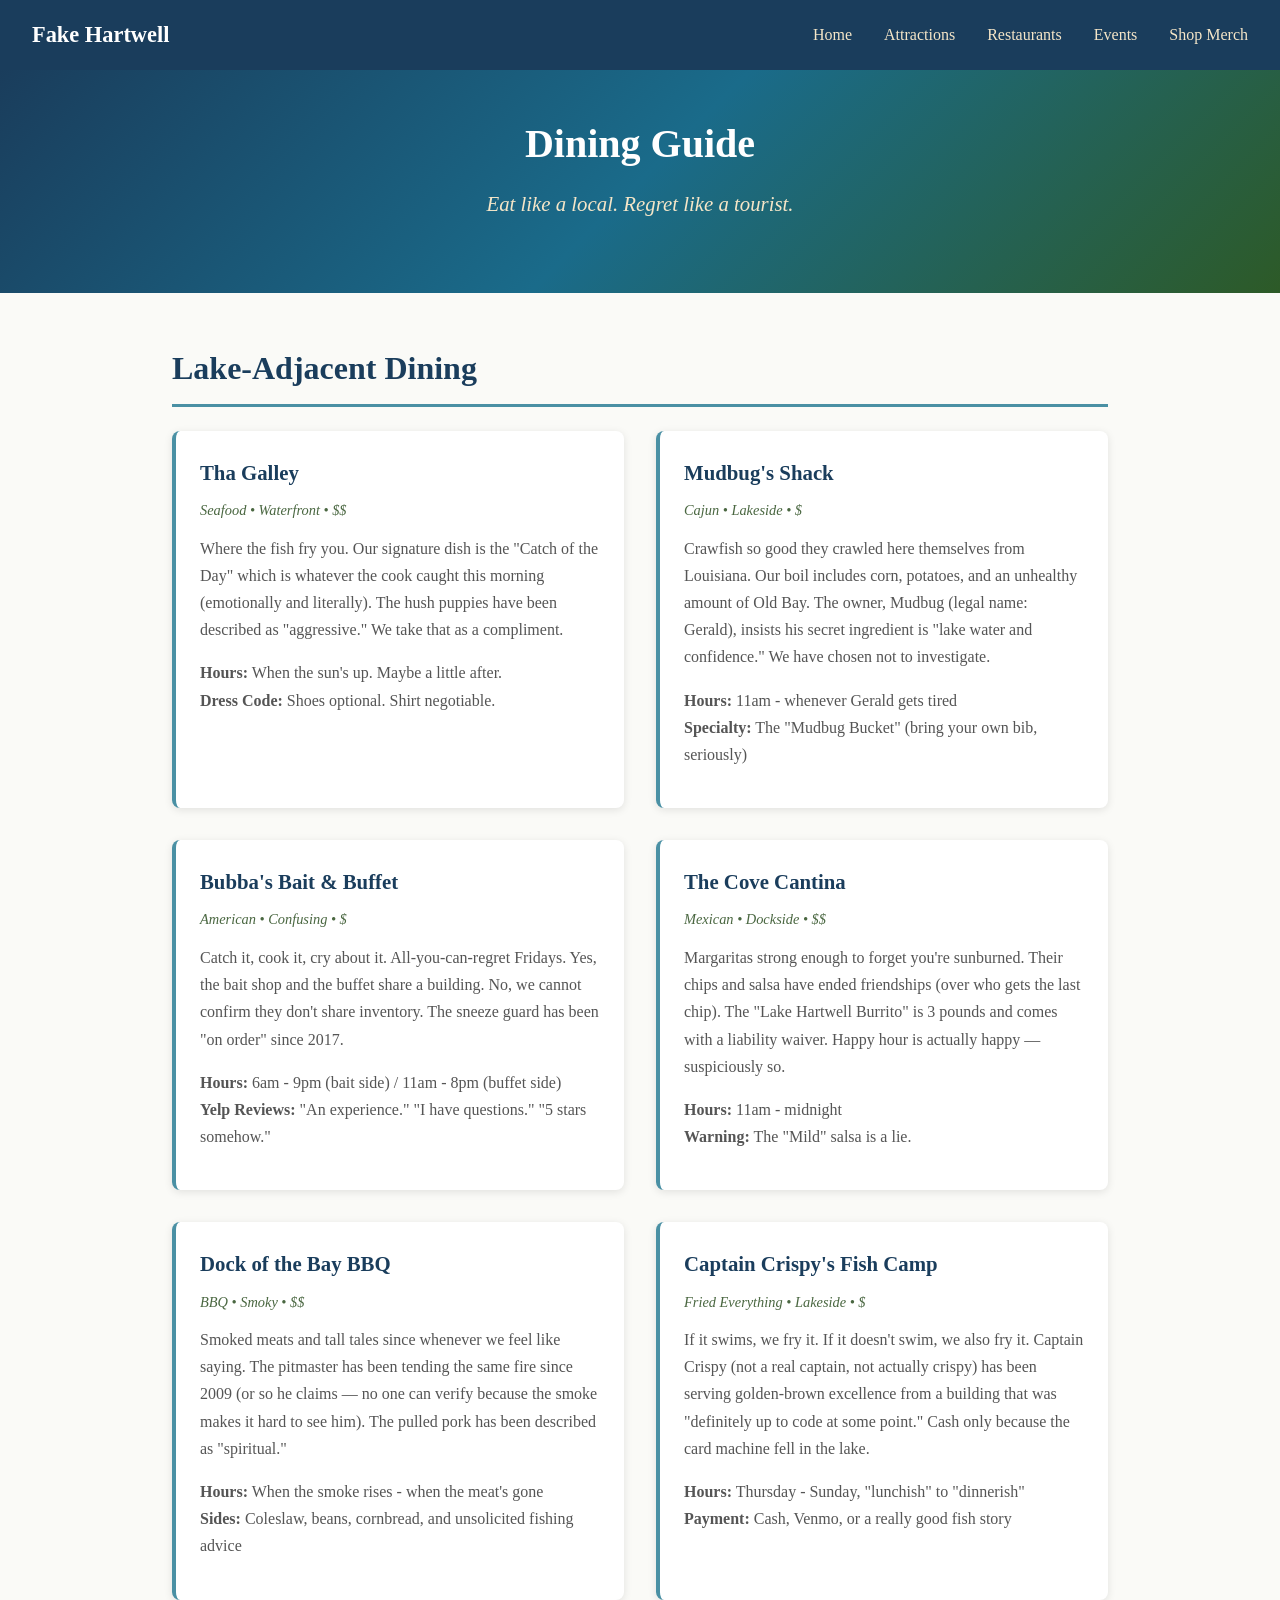
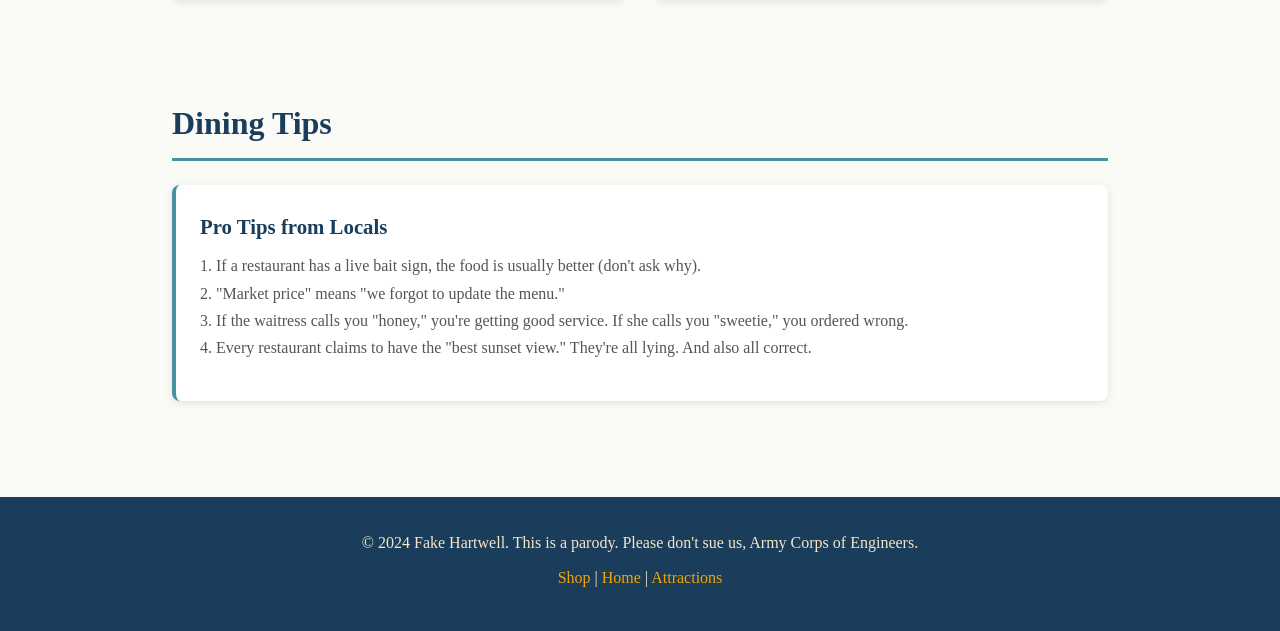
==== pages/restaurants.html @ c4888f38 "Initial commit: FakeHartwell parody website Static site with parody content for Lake Hartwell includ" ====
<!DOCTYPE html>
<html lang="en">
<head>
  <meta charset="UTF-8">
  <meta name="viewport" content="width=device-width, initial-scale=1.0">
  <title>Restaurants - Fake Hartwell</title>
  <link rel="stylesheet" href="../css/style.css">
</head>
<body>
  <nav>
    <a href="../index.html" class="logo-text">Fake Hartwell</a>
    <div class="hamburger" onclick="toggleNav()">
      <span></span>
      <span></span>
      <span></span>
    </div>
    <ul class="nav-links">
      <li><a href="../index.html">Home</a></li>
      <li><a href="attractions.html">Attractions</a></li>
      <li><a href="restaurants.html">Restaurants</a></li>
      <li><a href="events.html">Events</a></li>
      <li><a href="store.html">Shop Merch</a></li>
    </ul>
  </nav>

  <section class="hero" style="padding: 2.5rem 2rem;">
    <h1>Dining Guide</h1>
    <p class="tagline">Eat like a local. Regret like a tourist.</p>
  </section>

  <section class="section">
    <h2>Lake-Adjacent Dining</h2>
    <div class="card-grid">
      <div class="card">
        <h3>Tha Galley</h3>
        <p class="subtitle">Seafood &bull; Waterfront &bull; $$</p>
        <p>Where the fish fry you. Our signature dish is the "Catch of the Day" which is whatever the cook caught this morning (emotionally and literally). The hush puppies have been described as "aggressive." We take that as a compliment.</p>
        <p><strong>Hours:</strong> When the sun's up. Maybe a little after.<br>
        <strong>Dress Code:</strong> Shoes optional. Shirt negotiable.</p>
      </div>
      <div class="card">
        <h3>Mudbug's Shack</h3>
        <p class="subtitle">Cajun &bull; Lakeside &bull; $</p>
        <p>Crawfish so good they crawled here themselves from Louisiana. Our boil includes corn, potatoes, and an unhealthy amount of Old Bay. The owner, Mudbug (legal name: Gerald), insists his secret ingredient is "lake water and confidence." We have chosen not to investigate.</p>
        <p><strong>Hours:</strong> 11am - whenever Gerald gets tired<br>
        <strong>Specialty:</strong> The "Mudbug Bucket" (bring your own bib, seriously)</p>
      </div>
      <div class="card">
        <h3>Bubba's Bait & Buffet</h3>
        <p class="subtitle">American &bull; Confusing &bull; $</p>
        <p>Catch it, cook it, cry about it. All-you-can-regret Fridays. Yes, the bait shop and the buffet share a building. No, we cannot confirm they don't share inventory. The sneeze guard has been "on order" since 2017.</p>
        <p><strong>Hours:</strong> 6am - 9pm (bait side) / 11am - 8pm (buffet side)<br>
        <strong>Yelp Reviews:</strong> "An experience." "I have questions." "5 stars somehow."</p>
      </div>
      <div class="card">
        <h3>The Cove Cantina</h3>
        <p class="subtitle">Mexican &bull; Dockside &bull; $$</p>
        <p>Margaritas strong enough to forget you're sunburned. Their chips and salsa have ended friendships (over who gets the last chip). The "Lake Hartwell Burrito" is 3 pounds and comes with a liability waiver. Happy hour is actually happy — suspiciously so.</p>
        <p><strong>Hours:</strong> 11am - midnight<br>
        <strong>Warning:</strong> The "Mild" salsa is a lie.</p>
      </div>
      <div class="card">
        <h3>Dock of the Bay BBQ</h3>
        <p class="subtitle">BBQ &bull; Smoky &bull; $$</p>
        <p>Smoked meats and tall tales since whenever we feel like saying. The pitmaster has been tending the same fire since 2009 (or so he claims — no one can verify because the smoke makes it hard to see him). The pulled pork has been described as "spiritual."</p>
        <p><strong>Hours:</strong> When the smoke rises - when the meat's gone<br>
        <strong>Sides:</strong> Coleslaw, beans, cornbread, and unsolicited fishing advice</p>
      </div>
      <div class="card">
        <h3>Captain Crispy's Fish Camp</h3>
        <p class="subtitle">Fried Everything &bull; Lakeside &bull; $</p>
        <p>If it swims, we fry it. If it doesn't swim, we also fry it. Captain Crispy (not a real captain, not actually crispy) has been serving golden-brown excellence from a building that was "definitely up to code at some point." Cash only because the card machine fell in the lake.</p>
        <p><strong>Hours:</strong> Thursday - Sunday, "lunchish" to "dinnerish"<br>
        <strong>Payment:</strong> Cash, Venmo, or a really good fish story</p>
      </div>
    </div>
  </section>

  <section class="section">
    <h2>Dining Tips</h2>
    <div class="card-grid">
      <div class="card">
        <h3>Pro Tips from Locals</h3>
        <p>1. If a restaurant has a live bait sign, the food is usually better (don't ask why).<br>
        2. "Market price" means "we forgot to update the menu."<br>
        3. If the waitress calls you "honey," you're getting good service. If she calls you "sweetie," you ordered wrong.<br>
        4. Every restaurant claims to have the "best sunset view." They're all lying. And also all correct.</p>
      </div>
    </div>
  </section>

  <footer>
    <p>&copy; 2024 Fake Hartwell. This is a parody. Please don't sue us, Army Corps of Engineers.</p>
    <p><a href="store.html">Shop</a> | <a href="../index.html">Home</a> | <a href="attractions.html">Attractions</a></p>
  </footer>

  <script src="../js/main.js"></script>
</body>
</html>
---- css/style.css ----
/* FakeHartwell - Lake Parody Site */

* {
  margin: 0;
  padding: 0;
  box-sizing: border-box;
}

:root {
  --lake-dark: #1a3d5c;
  --lake-mid: #1a6b8a;
  --lake-light: #4a90a4;
  --forest: #2d5a27;
  --forest-light: #4a6741;
  --sand: #f5e6c8;
  --sunset: #f4a300;
  --white: #ffffff;
  --off-white: #fafaf7;
  --text: #2c2c2c;
}

body {
  font-family: 'Georgia', serif;
  color: var(--text);
  background: var(--off-white);
  line-height: 1.7;
}

/* Navigation */
nav {
  background: var(--lake-dark);
  padding: 1rem 2rem;
  position: sticky;
  top: 0;
  z-index: 1000;
  display: flex;
  justify-content: space-between;
  align-items: center;
}

nav .logo-text {
  color: var(--white);
  font-size: 1.4rem;
  font-weight: bold;
  text-decoration: none;
}

nav .nav-links {
  display: flex;
  list-style: none;
  gap: 2rem;
}

nav .nav-links a {
  color: var(--sand);
  text-decoration: none;
  font-size: 1rem;
  transition: color 0.3s;
}

nav .nav-links a:hover {
  color: var(--sunset);
}

.hamburger {
  display: none;
  flex-direction: column;
  cursor: pointer;
  gap: 4px;
}

.hamburger span {
  width: 25px;
  height: 3px;
  background: var(--white);
  border-radius: 2px;
}

/* Hero Section */
.hero {
  background: linear-gradient(135deg, var(--lake-dark) 0%, var(--lake-mid) 50%, var(--forest) 100%);
  text-align: center;
  padding: 4rem 2rem;
  color: var(--white);
}

.hero img.logo {
  max-width: 350px;
  width: 100%;
  margin-bottom: 1.5rem;
  filter: drop-shadow(0 4px 8px rgba(0,0,0,0.3));
}

.hero h1 {
  font-size: 2.5rem;
  margin-bottom: 0.5rem;
}

.hero .tagline {
  font-size: 1.3rem;
  font-style: italic;
  color: var(--sand);
  margin-bottom: 2rem;
}

.hero .cta-btn {
  display: inline-block;
  background: var(--sunset);
  color: var(--lake-dark);
  padding: 0.8rem 2rem;
  border-radius: 4px;
  text-decoration: none;
  font-weight: bold;
  font-size: 1.1rem;
  transition: transform 0.2s, box-shadow 0.2s;
}

.hero .cta-btn:hover {
  transform: translateY(-2px);
  box-shadow: 0 4px 12px rgba(244, 163, 0, 0.4);
}

/* Content Sections */
.section {
  max-width: 1000px;
  margin: 0 auto;
  padding: 3rem 2rem;
}

.section h2 {
  font-size: 2rem;
  color: var(--lake-dark);
  margin-bottom: 1.5rem;
  border-bottom: 3px solid var(--lake-light);
  padding-bottom: 0.5rem;
}

.section p {
  margin-bottom: 1rem;
  font-size: 1.1rem;
}

/* Card Grid */
.card-grid {
  display: grid;
  grid-template-columns: repeat(auto-fit, minmax(300px, 1fr));
  gap: 2rem;
  margin-top: 1.5rem;
}

.card {
  background: var(--white);
  border-radius: 8px;
  padding: 1.5rem;
  box-shadow: 0 2px 8px rgba(0,0,0,0.1);
  border-left: 4px solid var(--lake-light);
  transition: transform 0.2s, box-shadow 0.2s;
}

.card:hover {
  transform: translateY(-3px);
  box-shadow: 0 6px 16px rgba(0,0,0,0.15);
}

.card h3 {
  color: var(--lake-dark);
  margin-bottom: 0.5rem;
  font-size: 1.3rem;
}

.card .subtitle {
  color: var(--forest-light);
  font-style: italic;
  font-size: 0.9rem;
  margin-bottom: 0.75rem;
}

.card p {
  font-size: 1rem;
  color: #555;
}

/* Store Section */
.store-grid {
  display: grid;
  grid-template-columns: repeat(auto-fit, minmax(220px, 1fr));
  gap: 1.5rem;
  margin-top: 1.5rem;
}

.store-item {
  background: var(--white);
  border-radius: 8px;
  padding: 1.5rem;
  text-align: center;
  box-shadow: 0 2px 8px rgba(0,0,0,0.1);
  transition: transform 0.2s;
}

.store-item:hover {
  transform: translateY(-3px);
}

.store-item .icon {
  font-size: 3rem;
  margin-bottom: 0.75rem;
}

.store-item h3 {
  color: var(--lake-dark);
  margin-bottom: 0.5rem;
}

.store-item a {
  display: inline-block;
  margin-top: 0.75rem;
  background: var(--lake-mid);
  color: var(--white);
  padding: 0.5rem 1.2rem;
  border-radius: 4px;
  text-decoration: none;
  font-size: 0.9rem;
  transition: background 0.3s;
}

.store-item a:hover {
  background: var(--lake-dark);
}

/* Footer */
footer {
  background: var(--lake-dark);
  color: var(--sand);
  text-align: center;
  padding: 2rem;
  margin-top: 3rem;
}

footer p {
  margin-bottom: 0.5rem;
}

footer a {
  color: var(--sunset);
  text-decoration: none;
}

/* Responsive */
@media (max-width: 768px) {
  .hamburger {
    display: flex;
  }

  nav .nav-links {
    display: none;
    position: absolute;
    top: 100%;
    left: 0;
    right: 0;
    background: var(--lake-dark);
    flex-direction: column;
    padding: 1rem 2rem;
    gap: 1rem;
  }

  nav .nav-links.active {
    display: flex;
  }

  .hero h1 {
    font-size: 1.8rem;
  }

  .hero .tagline {
    font-size: 1.1rem;
  }

  .card-grid {
    grid-template-columns: 1fr;
  }
}
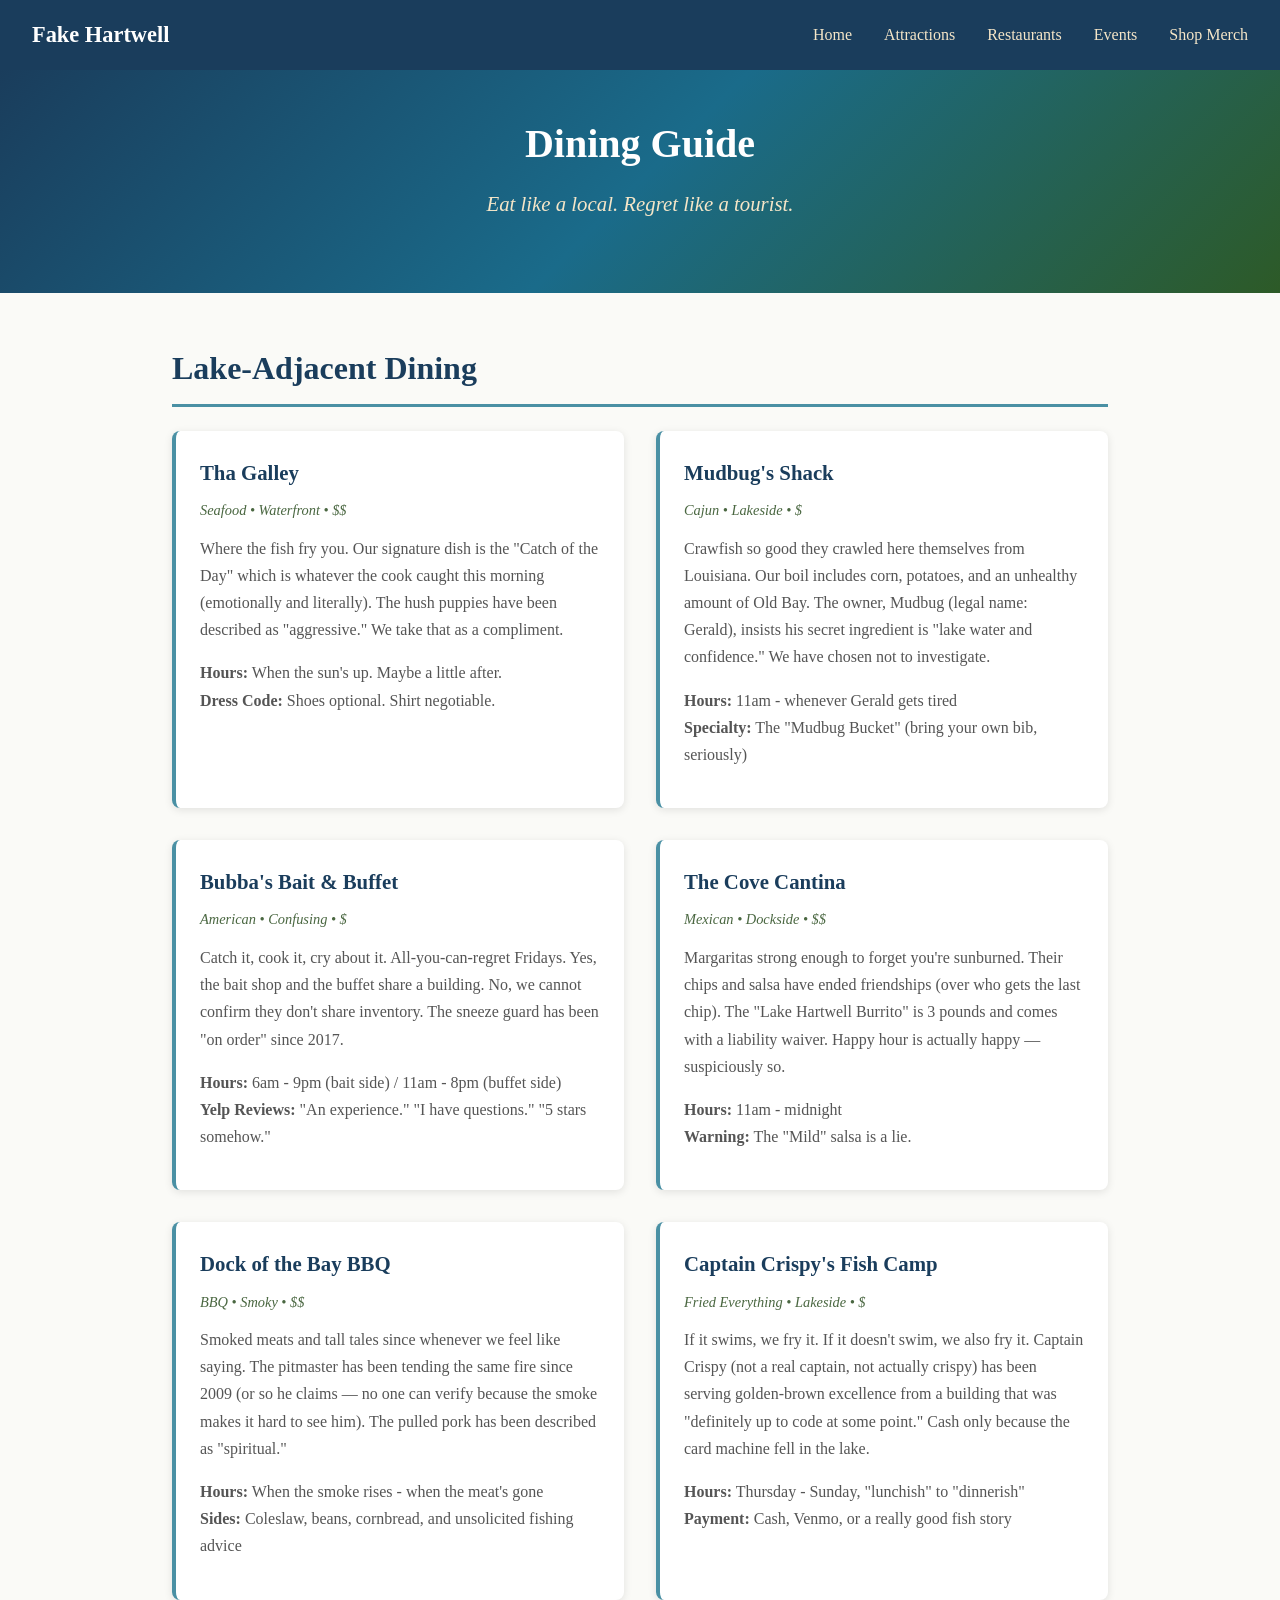
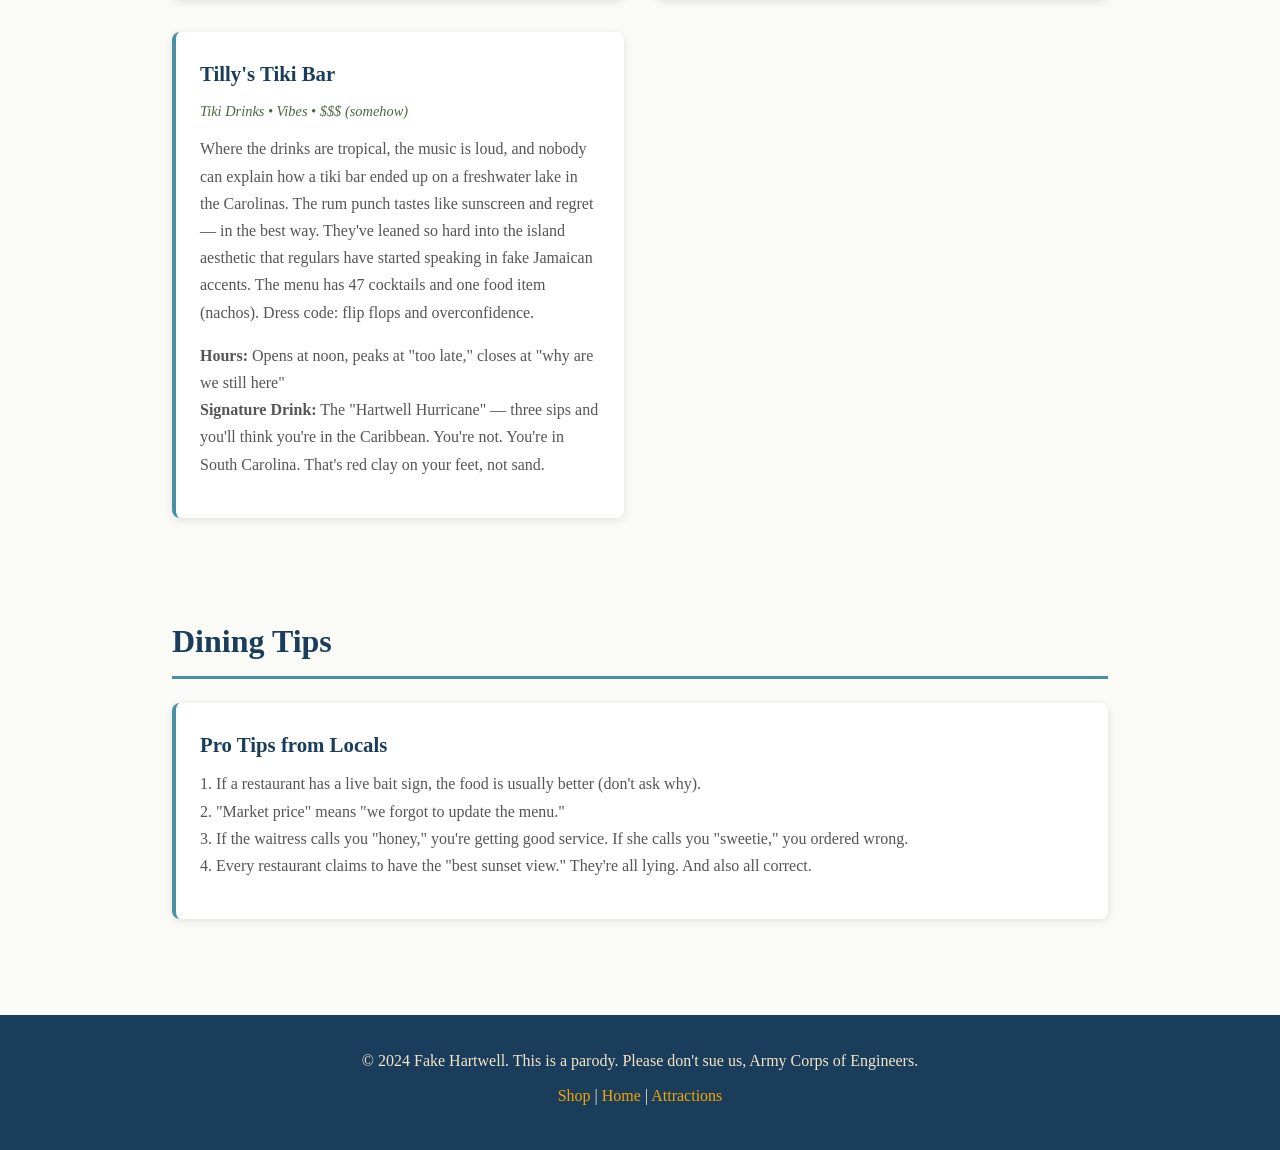
==== commit 5cbdbe45: "Add Chickasaw Point, Tilly's Tiki Bar, and Redbubble links - Added Chickasaw Point jab to attraction" ====
--- a/pages/restaurants.html
+++ b/pages/restaurants.html
@@ -73,6 +73,13 @@
         <p><strong>Hours:</strong> Thursday - Sunday, "lunchish" to "dinnerish"<br>
         <strong>Payment:</strong> Cash, Venmo, or a really good fish story</p>
       </div>
+      <div class="card">
+        <h3>Tilly's Tiki Bar</h3>
+        <p class="subtitle">Tiki Drinks &bull; Vibes &bull; $$$ (somehow)</p>
+        <p>Where the drinks are tropical, the music is loud, and nobody can explain how a tiki bar ended up on a freshwater lake in the Carolinas. The rum punch tastes like sunscreen and regret — in the best way. They've leaned so hard into the island aesthetic that regulars have started speaking in fake Jamaican accents. The menu has 47 cocktails and one food item (nachos). Dress code: flip flops and overconfidence.</p>
+        <p><strong>Hours:</strong> Opens at noon, peaks at "too late," closes at "why are we still here"<br>
+        <strong>Signature Drink:</strong> The "Hartwell Hurricane" — three sips and you'll think you're in the Caribbean. You're not. You're in South Carolina. That's red clay on your feet, not sand.</p>
+      </div>
     </div>
   </section>
 
